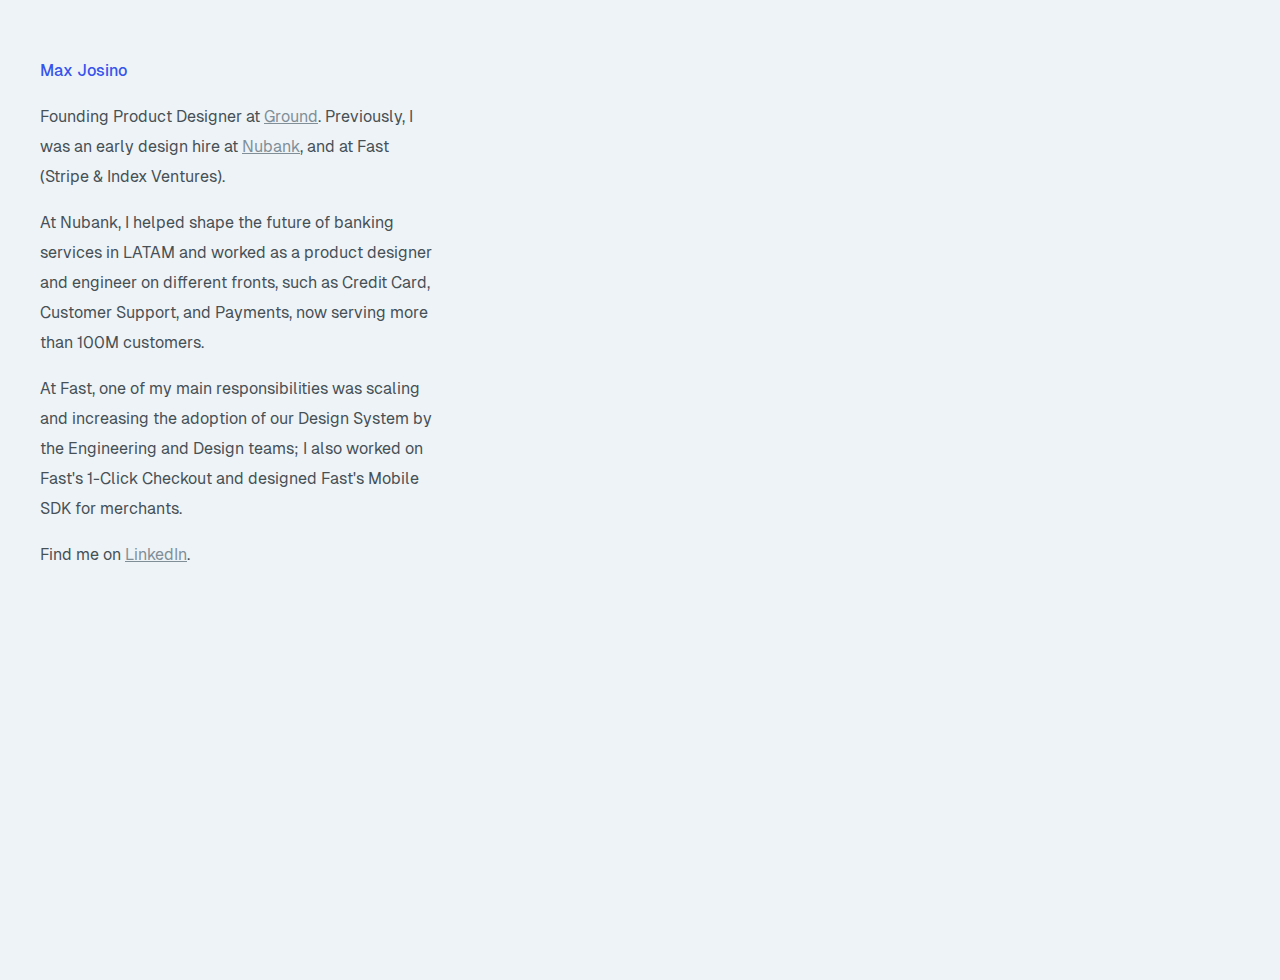
==== index.html @ 5dd84015 "Update index.html" ====
<!DOCTYPE html>
<html class="no-js" lang="en"> <!--<![endif]-->
<head>
<title>Max Josino - Product Designer & Developer - @maxjosino</title>


   <link rel="stylesheet" href="css/main.css">

   <!-- favicons
	================================================== -->
	<link rel="shortcut icon" href="img/favicon/favicon.ico" type="image/x-icon">
	<link rel="icon" href="img/favicon/favicon.ico" type="image/x-icon">
  <link rel="apple-touch-icon-precomposed" sizes="57x57" href="img/favicon/apple-touch-icon-57x57.png" />
  <link rel="apple-touch-icon-precomposed" sizes="114x114" href="img/favicon/apple-touch-icon-114x114.png" />
  <link rel="apple-touch-icon-precomposed" sizes="72x72" href="img/favicon/apple-touch-icon-72x72.png" />
  <link rel="apple-touch-icon-precomposed" sizes="144x144" href="img/favicon/apple-touch-icon-144x144.png" />
  <link rel="apple-touch-icon-precomposed" sizes="60x60" href="img/favicon/apple-touch-icon-60x60.png" />
  <link rel="apple-touch-icon-precomposed" sizes="120x120" href="img/favicon/apple-touch-icon-120x120.png" />
  <link rel="apple-touch-icon-precomposed" sizes="76x76" href="img/favicon/apple-touch-icon-76x76.png" />
  <link rel="apple-touch-icon-precomposed" sizes="152x152" href="img/favicon/apple-touch-icon-152x152.png" />
  <link rel="icon" type="image/png" href="img/favicon/favicon-196x196.png" sizes="196x196" />
  <link rel="icon" type="image/png" href="img/favicon/favicon-96x96.png" sizes="96x96" />
  <link rel="icon" type="image/png" href="img/favicon/favicon-32x32.png" sizes="32x32" />
  <link rel="icon" type="image/png" href="img/favicon/favicon-16x16.png" sizes="16x16" />
  <link rel="icon" type="image/png" href="img/favicon/avicon-128.png" sizes="128x128" />
  <meta name="application-name" content="&nbsp;"/>
  <meta name="msapplication-TileColor" content="#FFFFFF" />
  <meta name="msapplication-TileImage" content="img/favicon/mstile-144x144.png" />
  <meta name="msapplication-square70x70logo" content="img/favicon/mstile-70x70.png" />
  <meta name="msapplication-square150x150logo" content="img/favicon/mstile-150x150.png" />
  <meta name="msapplication-wide310x150logo" content="img/favicon/mstile-310x150.png" />
  <meta name="msapplication-square310x310logo" content="img/favicon/mstile-310x310.png" />


  <meta name="viewport" content="width=device-width, initial-scale=1.0">
  <meta name="og:title" content="Max Josino - Product Designer & Developer - @maxjosino">
  <meta name="og:description" content="Max Josino, Brazilian Product Designer & Developer based in Berlin">
	<meta property="og:site_name" content="Max Josino">
	<meta name="author" content="Max Josino">
  <meta property="og:url" content="/">
  <meta name="twitter:title" content="Home">
  <meta name="twitter:description" content="Max Josino, Brazilian Product Designer & Developer based in Berlin">
  <meta name="twitter:card" content="summary_large_image">
  <meta name="twitter:image" content="">
  <meta name="twitter:site" content="@maxjosino">
  <meta name="twitter:creator" content="@maxjosino">

</head>



<body>

    <p class="name">Max Josino</p>
    <p>Founding Product Designer at <a href="https://joinground.com/">Ground</a>. Previously, I was an early design hire at <a href="https://nubank.com.br/en/">Nubank</a>, and at Fast (Stripe & Index Ventures).</p>

    <p>At Nubank, I helped shape the future of banking services in LATAM and worked as a product designer and engineer on different fronts, such as Credit Card, Customer Support, and Payments, now serving more than 100M customers.</p>
    <p>At Fast, one of my main responsibilities was scaling and increasing the adoption of our Design System by the Engineering and Design teams; I also worked on Fast's 1-Click Checkout and designed Fast's Mobile SDK for merchants.</p>

<p>Find me on <a href="https://www.linkedin.com/in/maxjosino/">LinkedIn</a>.</p>
</body>

</html>
---- css/main.css ----
/* Styles for mobile */
@media (max-width: 600px) {
  body{width:100%}

    .name {
        font-size: 1.5rem;}

    p {
      max-width: 100%;
      line-height: 3rem;
    }
}

@font-face {
    font-family: 'Geist-Regular';
    src: url('../fonts/Geist-Regular.woff2') format('truetype');
    font-weight: normal;
    font-style: normal;
}

@font-face {
    font-family: 'Geist-Medium';
    src: url('../fonts/Geist-Medium.woff2') format('truetype');
    font-weight: bold;
    font-style: normal;
}


/* ===================================================================
 *  02. base style overrides - (_document-setup)
 *
 * ------------------------------------------------------------------- */
html {
	font-size: 10px;
  padding:4em;
  line-height: 2rem;
}

html,
body {
	height: 100%;
}

body {
	background: #EEF3F7;
	font-family: "Geist-Regular", "Helvetica Neue", Helvetica, sans-serif;
	font-size: 1.6rem;
	line-height: 3rem;
	color: #465055;
	margin: 0;
	padding: 0;
}

/* -------------------------------------------------------------------
 * links - (_document-setup)
 * ------------------------------------------------------------------- */
a, a:visited{
  color:#808F97;
  -moz-transition: all 0.3s ease-in-out;
	-o-transition: all 0.3s ease-in-out;
	-webkit-transition: all 0.3s ease-in-out;
	-ms-transition: all 0.3s ease-in-out;
	transition: all 0.3s ease-in-out;
	cursor: pointer;
}

a:focus, a:visited:hover, a:hover {
  opacity: 1;
	-webkit-transition: opacity 0.35s, -webkit-transform 0.35s;
	transition: opacity 0.35s, transform 0.35s;
  text-decoration: none;
  color: #080e29;
}

a:hover:after {
  opacity: 1;
}

p {  max-width: 40rem;
      line-height: 3rem;}

p.name{
  font-family: "Geist-Medium", "Helvetica Neue", Helvetica, sans-serif;
  color:#3754ED }
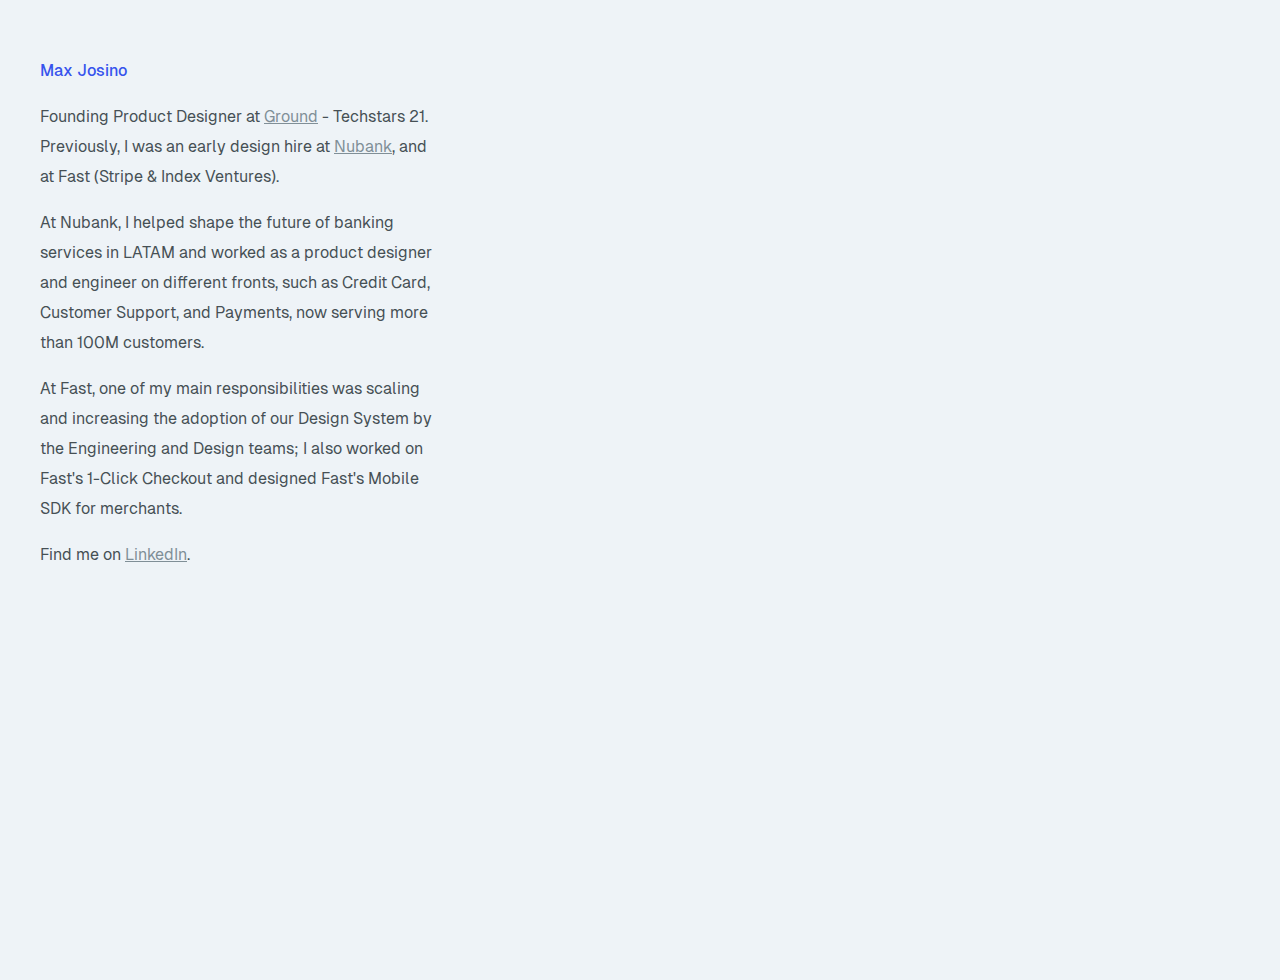
==== commit 5b2d44f2: "Update index.html" ====
--- a/index.html
+++ b/index.html
@@ -52,7 +52,7 @@
 <body>
 
     <p class="name">Max Josino</p>
-    <p>Founding Product Designer at <a href="https://joinground.com/">Ground</a>. Previously, I was an early design hire at <a href="https://nubank.com.br/en/">Nubank</a>, and at Fast (Stripe & Index Ventures).</p>
+    <p>Founding Product Designer at <a href="https://joinground.com/">Ground</a> - Techstars 21. Previously, I was an early design hire at <a href="https://nubank.com.br/en/">Nubank</a>, and at Fast (Stripe & Index Ventures).</p>
 
     <p>At Nubank, I helped shape the future of banking services in LATAM and worked as a product designer and engineer on different fronts, such as Credit Card, Customer Support, and Payments, now serving more than 100M customers.</p>
     <p>At Fast, one of my main responsibilities was scaling and increasing the adoption of our Design System by the Engineering and Design teams; I also worked on Fast's 1-Click Checkout and designed Fast's Mobile SDK for merchants.</p>
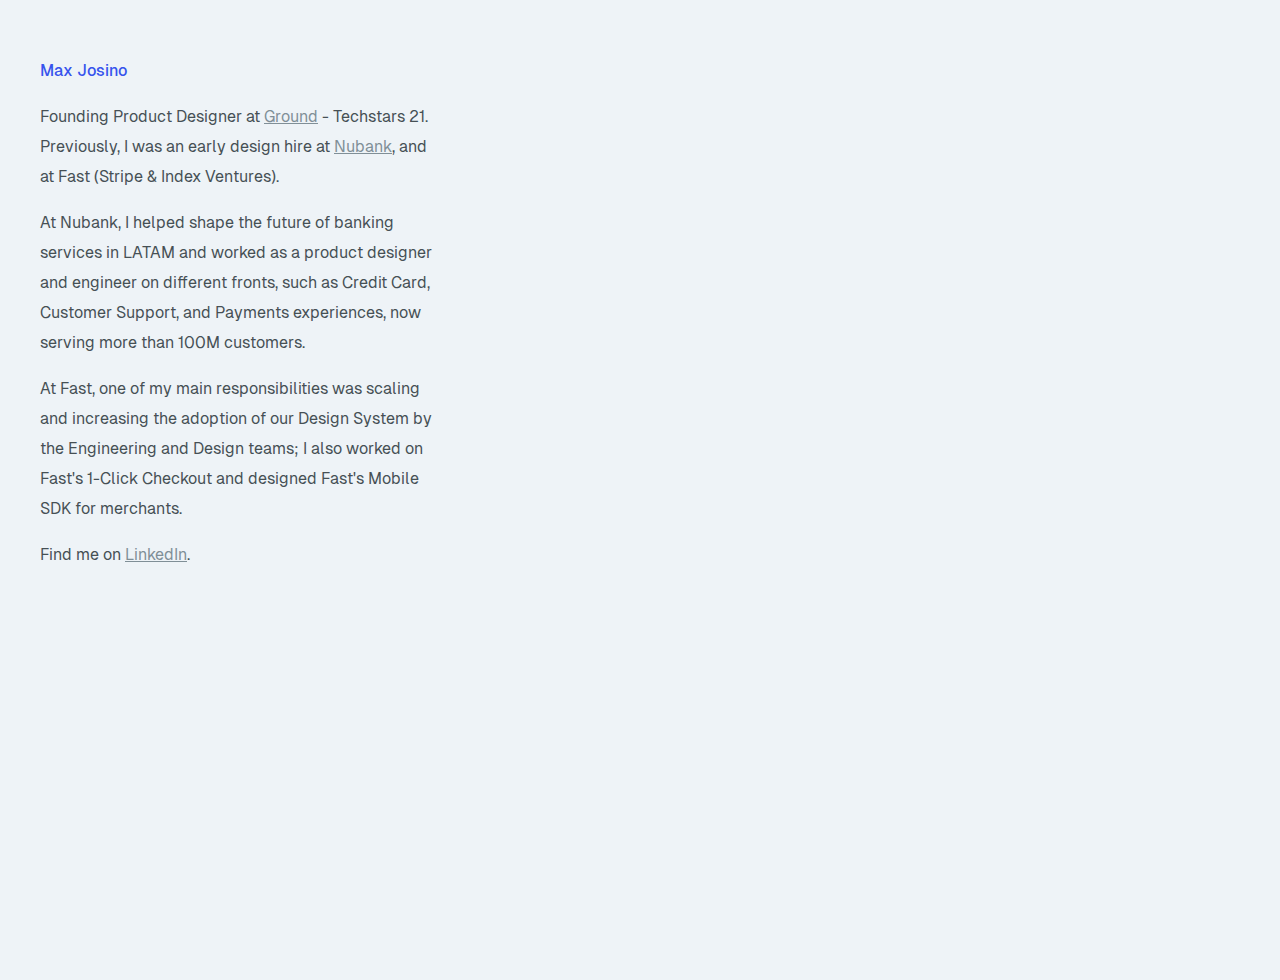
==== commit 5e8d7a93: "Update index.html" ====
--- a/index.html
+++ b/index.html
@@ -54,7 +54,7 @@
     <p class="name">Max Josino</p>
     <p>Founding Product Designer at <a href="https://joinground.com/">Ground</a> - Techstars 21. Previously, I was an early design hire at <a href="https://nubank.com.br/en/">Nubank</a>, and at Fast (Stripe & Index Ventures).</p>
 
-    <p>At Nubank, I helped shape the future of banking services in LATAM and worked as a product designer and engineer on different fronts, such as Credit Card, Customer Support, and Payments, now serving more than 100M customers.</p>
+    <p>At Nubank, I helped shape the future of banking services in LATAM and worked as a product designer and engineer on different fronts, such as Credit Card, Customer Support, and Payments experiences, now serving more than 100M customers.</p>
     <p>At Fast, one of my main responsibilities was scaling and increasing the adoption of our Design System by the Engineering and Design teams; I also worked on Fast's 1-Click Checkout and designed Fast's Mobile SDK for merchants.</p>
 
 <p>Find me on <a href="https://www.linkedin.com/in/maxjosino/">LinkedIn</a>.</p>
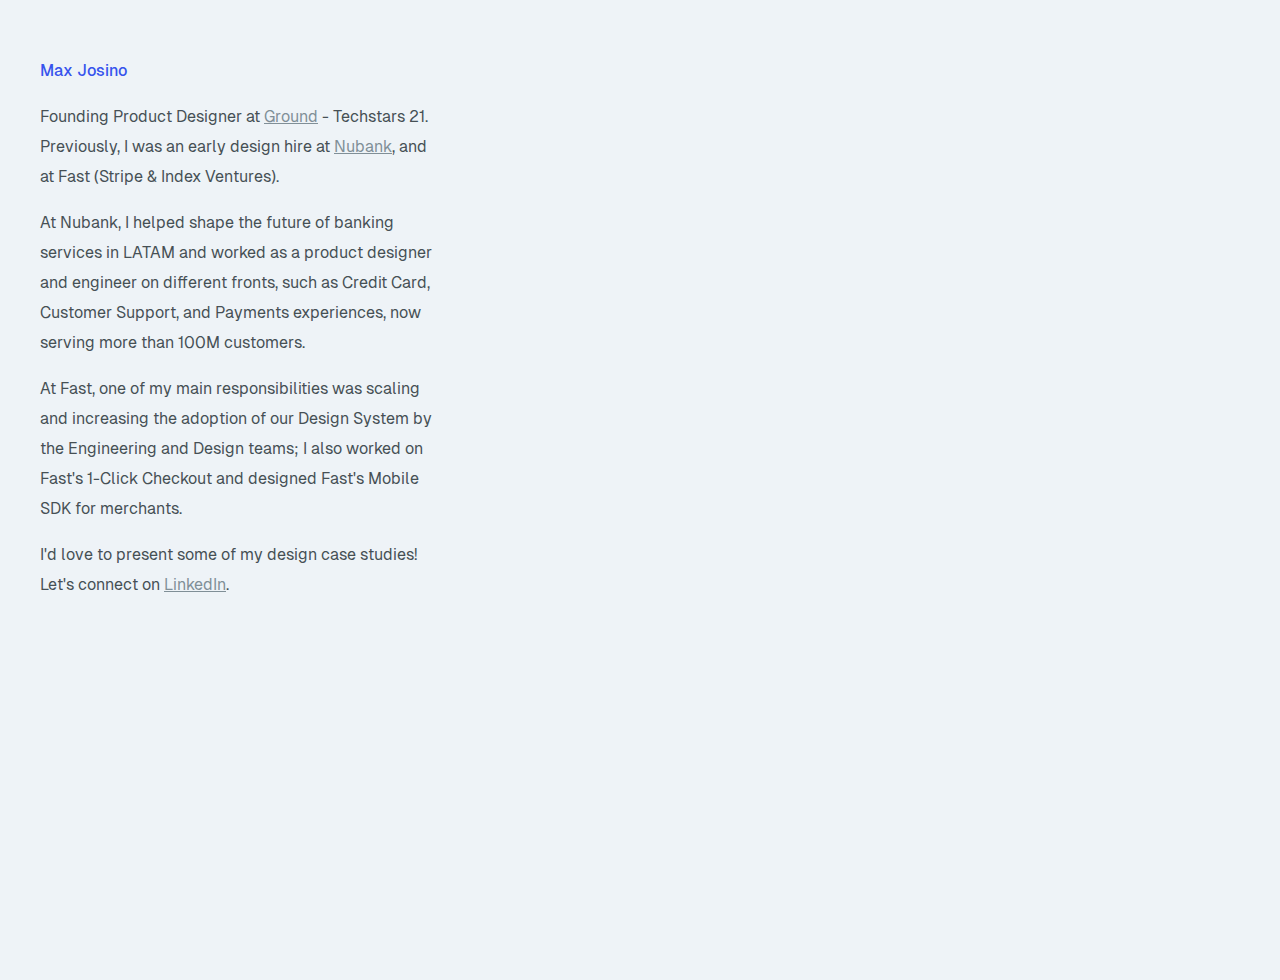
==== commit dcfbbe21: "new copy" ====
--- a/index.html
+++ b/index.html
@@ -52,12 +52,12 @@
 <body>
 
     <p class="name">Max Josino</p>
-    <p>Founding Product Designer at <a href="https://joinground.com/">Ground</a> - Techstars 21. Previously, I was an early design hire at <a href="https://nubank.com.br/en/">Nubank</a>, and at Fast (Stripe & Index Ventures).</p>
+    <p>Founding Product Designer at <a href="https://joinground.com/" target="_blank">Ground</a> - Techstars 21. Previously, I was an early design hire at <a href="https://nubank.com.br/en/" target="_blank">Nubank</a>, and at Fast (Stripe & Index Ventures).</p>
 
     <p>At Nubank, I helped shape the future of banking services in LATAM and worked as a product designer and engineer on different fronts, such as Credit Card, Customer Support, and Payments experiences, now serving more than 100M customers.</p>
     <p>At Fast, one of my main responsibilities was scaling and increasing the adoption of our Design System by the Engineering and Design teams; I also worked on Fast's 1-Click Checkout and designed Fast's Mobile SDK for merchants.</p>
+    <p>I'd love to present some of my design case studies! Let's connect on <a href="https://www.linkedin.com/in/maxjosino/" target="_blank">LinkedIn</a>.</p>
 
-<p>Find me on <a href="https://www.linkedin.com/in/maxjosino/">LinkedIn</a>.</p>
 </body>
 
 </html>
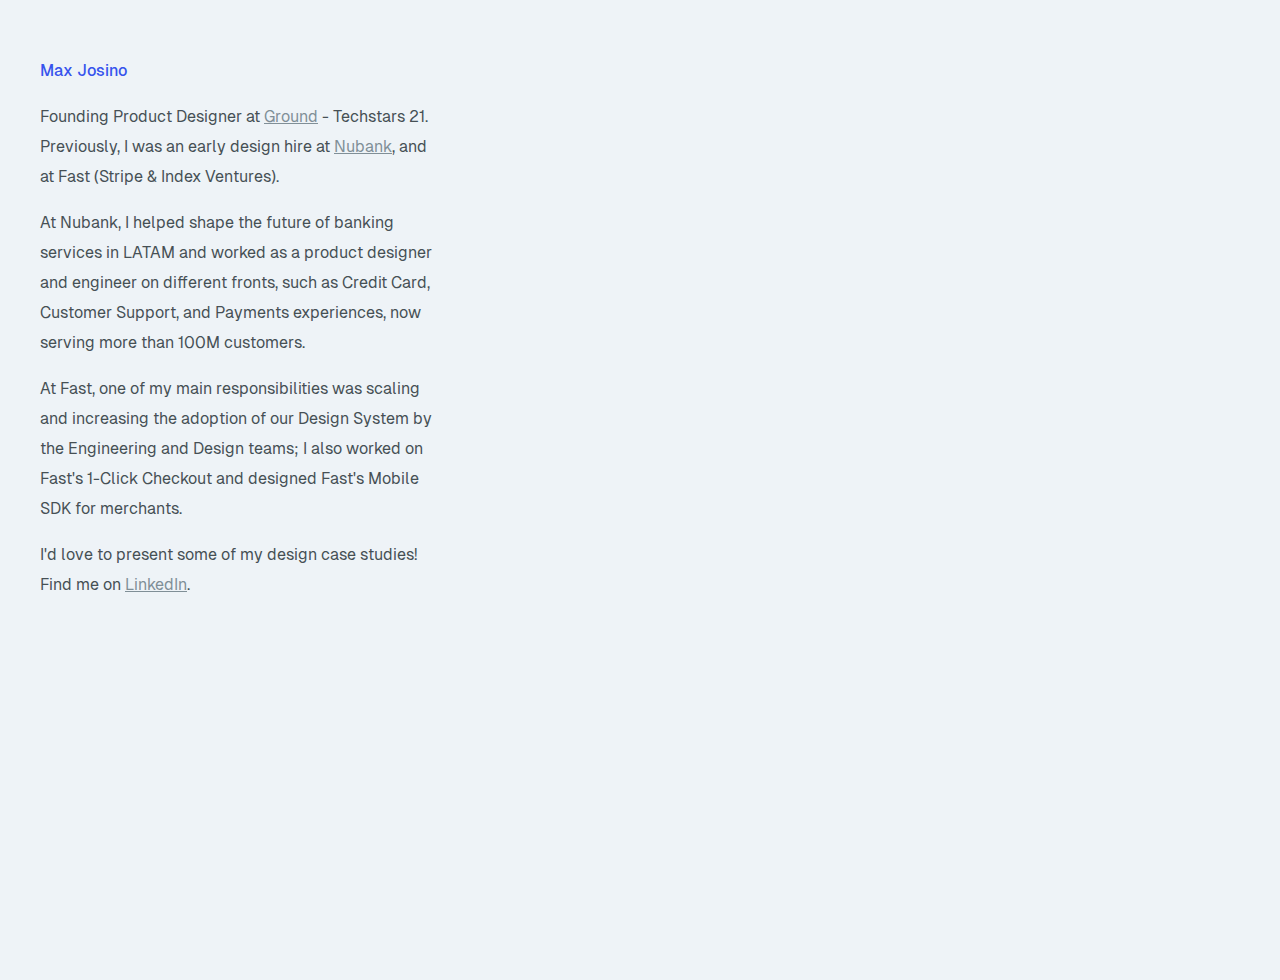
==== commit 247bfd15: "updates" ====
--- a/index.html
+++ b/index.html
@@ -56,7 +56,7 @@
 
     <p>At Nubank, I helped shape the future of banking services in LATAM and worked as a product designer and engineer on different fronts, such as Credit Card, Customer Support, and Payments experiences, now serving more than 100M customers.</p>
     <p>At Fast, one of my main responsibilities was scaling and increasing the adoption of our Design System by the Engineering and Design teams; I also worked on Fast's 1-Click Checkout and designed Fast's Mobile SDK for merchants.</p>
-    <p>I'd love to present some of my design case studies! Let's connect on <a href="https://www.linkedin.com/in/maxjosino/" target="_blank">LinkedIn</a>.</p>
+    <p>I'd love to present some of my design case studies! Find me on <a href="https://www.linkedin.com/in/maxjosino/" target="_blank">LinkedIn</a>.</p>
 
 </body>
 
